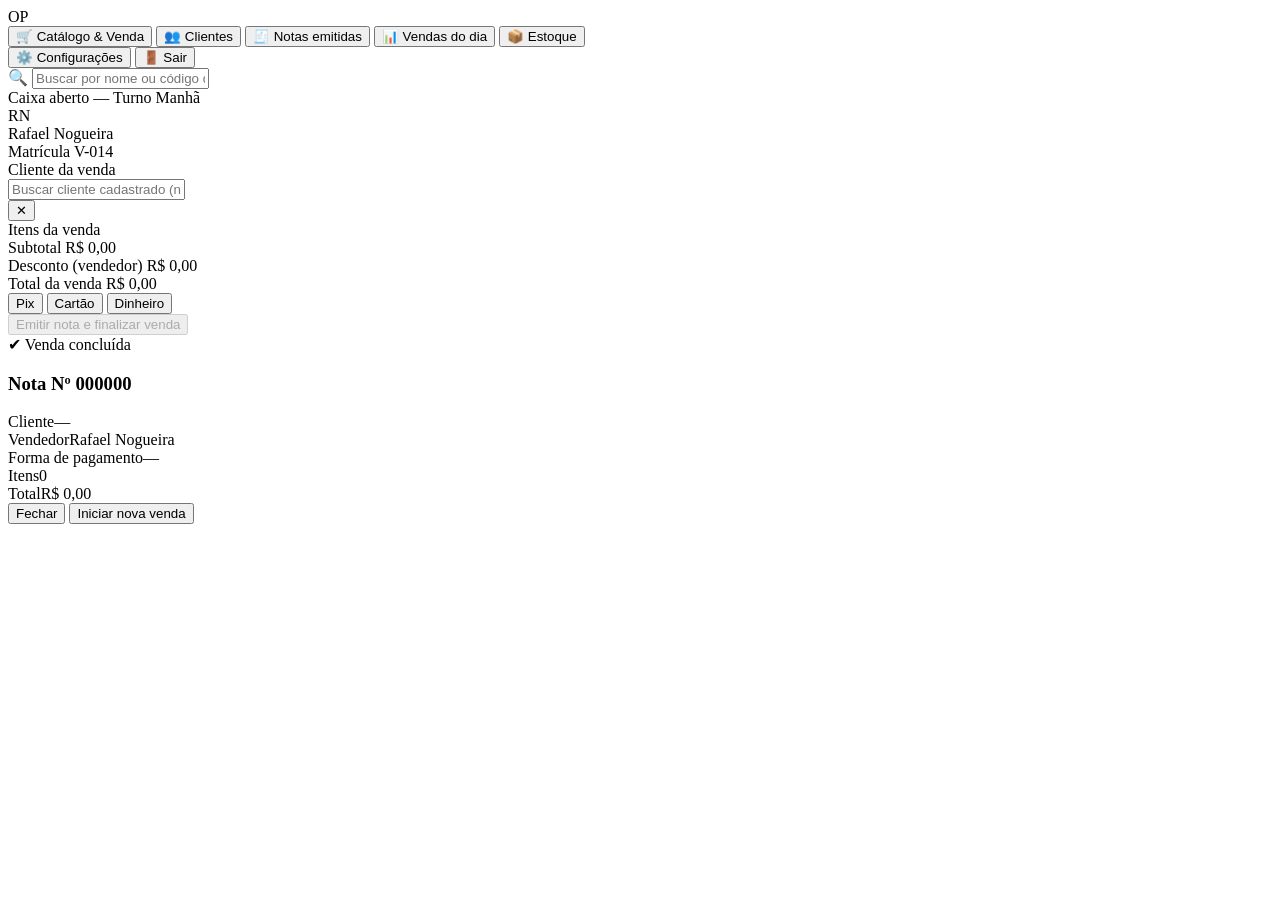
==== dashboard.html @ 233604a0 "Add files via upload" ====
<!DOCTYPE html>
<html lang="pt-BR">
<head>
<meta charset="UTF-8">
<meta name="viewport" content="width=device-width, initial-scale=1.0">
<title>Painel de Vendas — AutoPeças POS</title>
<link rel="stylesheet" href="css/style.css">
</head>
<body>

<div class="app">

  <!-- ===== NAVEGAÇÃO LATERAL ===== -->
  <nav class="nav-lateral">
    <div class="nav-logo">OP</div>

    <button class="nav-item ativo">
      🛒
      <span class="tooltip">Catálogo &amp; Venda</span>
    </button>
    <button class="nav-item">
      👥
      <span class="tooltip">Clientes</span>
    </button>
    <button class="nav-item">
      🧾
      <span class="tooltip">Notas emitidas</span>
    </button>
    <button class="nav-item">
      📊
      <span class="tooltip">Vendas do dia</span>
    </button>
    <button class="nav-item">
      📦
      <span class="tooltip">Estoque</span>
    </button>

    <div class="nav-lateral-rodape">
      <button class="nav-item">
        ⚙️
        <span class="tooltip">Configurações</span>
      </button>
      <button class="nav-item" id="btn-sair">
        🚪
        <span class="tooltip">Sair</span>
      </button>
    </div>
  </nav>

  <!-- ===== ÁREA PRINCIPAL: CATÁLOGO ===== -->
  <main class="principal">
    <header class="topo">
      <div class="busca-produto">
        <span class="icone">🔍</span>
        <input type="text" id="busca-input" placeholder="Buscar por nome ou código da peça... (ex: FR-1102)">
      </div>

      <div class="topo-direita">
        <div class="chip-turno"><span class="bolinha"></span> Caixa aberto — Turno Manhã</div>
        <div class="vendedor-tag">
          <div class="avatar-vendedor">RN</div>
          <div>
            <div class="nome">Rafael Nogueira</div>
            <div class="matricula">Matrícula V-014</div>
          </div>
        </div>
      </div>
    </header>

    <div class="categorias" id="lista-categorias"></div>

    <section class="grade-produtos" id="grade-produtos"></section>
  </main>

  <!-- ===== PAINEL DE VENDA (DIREITA) ===== -->
  <aside class="painel-venda">

    <div class="painel-secao-cliente">
      <div class="rotulo">Cliente da venda</div>
      <div class="seletor-cliente">
        <input type="text" id="busca-cliente" placeholder="Buscar cliente cadastrado (nome ou CPF/CNPJ)">
        <div class="lista-clientes-flutuante" id="lista-clientes"></div>
      </div>
      <div class="cliente-selecionado" id="cliente-selecionado">
        <div class="info">
          <div class="nome-cli" id="cliente-nome"></div>
          <div class="doc-cli" id="cliente-doc"></div>
        </div>
        <button class="remover-cliente" id="remover-cliente" title="Remover cliente">✕</button>
      </div>
    </div>

    <div class="painel-itens">
      <div class="rotulo">Itens da venda</div>
      <div id="lista-itens-venda"></div>
    </div>

    <div class="painel-totais">
      <div class="linha-total">
        <span>Subtotal</span>
        <span id="txt-subtotal">R$ 0,00</span>
      </div>
      <div class="linha-total desconto">
        <span>Desconto (vendedor)</span>
        <span id="txt-desconto">R$ 0,00</span>
      </div>

      <div class="odometro">
        <span class="rotulo-odo">Total da venda</span>
        <span class="valor-odo" id="txt-total">R$ 0,00</span>
      </div>

      <div class="formas-pagamento">
        <button class="forma-pag selecionada" data-forma="Pix">Pix</button>
        <button class="forma-pag" data-forma="Cartão">Cartão</button>
        <button class="forma-pag" data-forma="Dinheiro">Dinheiro</button>
      </div>

      <button class="btn btn-ambar btn-finalizar" id="btn-finalizar" disabled>
        Emitir nota e finalizar venda
      </button>
    </div>
  </aside>

</div>

<!-- ===== MODAL DE NOTA EMITIDA ===== -->
<div class="overlay-modal" id="overlay-nota">
  <div class="modal-nota">
    <div class="modal-nota-topo">
      <div class="status">✔ Venda concluída</div>
      <h3 id="modal-numero-nota">Nota Nº 000000</h3>
    </div>
    <div class="modal-nota-corpo">
      <div class="linha-nota"><span>Cliente</span><span id="modal-cliente">—</span></div>
      <div class="linha-nota"><span>Vendedor</span><span>Rafael Nogueira</span></div>
      <div class="linha-nota"><span>Forma de pagamento</span><span id="modal-pagamento">—</span></div>
      <div class="linha-nota"><span>Itens</span><span id="modal-itens">0</span></div>
      <div class="linha-nota total-nota"><span>Total</span><span id="modal-total">R$ 0,00</span></div>
    </div>
    <div class="modal-nota-acoes">
      <button class="btn btn-fantasma" id="btn-fechar-nota">Fechar</button>
      <button class="btn btn-aco" id="btn-nova-venda">Iniciar nova venda</button>
    </div>
  </div>
</div>

<div class="toast" id="toast"></div>

<script src="js/data.js"></script>
<script src="js/app.js"></script>
</body>
</html>
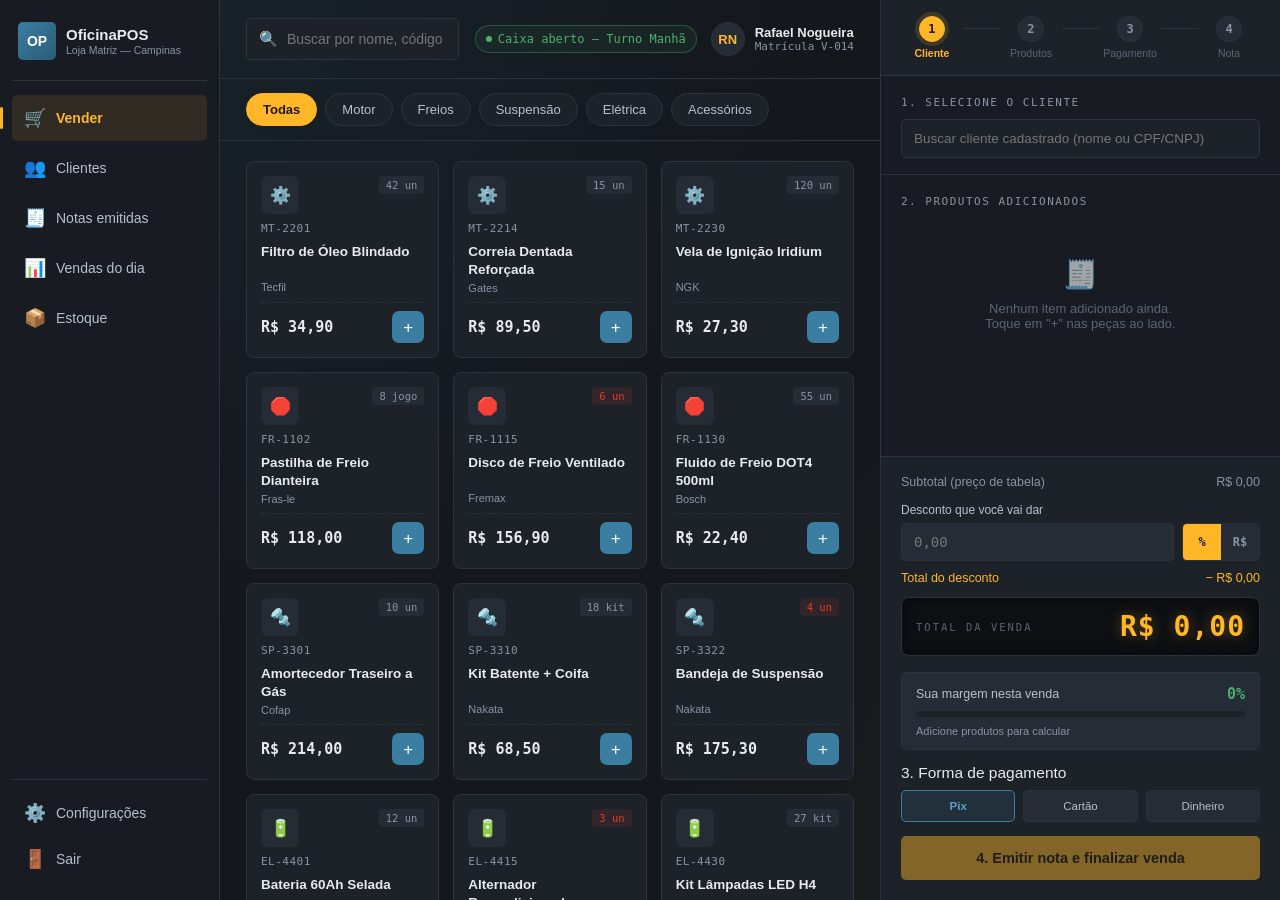
==== commit beaa395e: "Add files via upload" ====
--- a/dashboard.html
+++ b/dashboard.html
@@ -12,37 +12,43 @@
 
   <!-- ===== NAVEGAÇÃO LATERAL ===== -->
   <nav class="nav-lateral">
-    <div class="nav-logo">OP</div>
+    <div class="nav-topo-marca">
+      <div class="nav-logo">OP</div>
+      <div class="nav-marca-texto">
+        <div class="nome-sistema">OficinaPOS</div>
+        <div class="loja-atual">Loja Matriz — Campinas</div>
+      </div>
+    </div>
 
     <button class="nav-item ativo">
-      🛒
-      <span class="tooltip">Catálogo &amp; Venda</span>
-    </button>
-    <button class="nav-item">
-      👥
-      <span class="tooltip">Clientes</span>
-    </button>
-    <button class="nav-item">
-      🧾
-      <span class="tooltip">Notas emitidas</span>
-    </button>
-    <button class="nav-item">
-      📊
-      <span class="tooltip">Vendas do dia</span>
-    </button>
-    <button class="nav-item">
-      📦
-      <span class="tooltip">Estoque</span>
+      <span class="nav-icone">🛒</span>
+      <span class="nav-texto">Vender</span>
+    </button>
+    <button class="nav-item">
+      <span class="nav-icone">👥</span>
+      <span class="nav-texto">Clientes</span>
+    </button>
+    <button class="nav-item">
+      <span class="nav-icone">🧾</span>
+      <span class="nav-texto">Notas emitidas</span>
+    </button>
+    <button class="nav-item">
+      <span class="nav-icone">📊</span>
+      <span class="nav-texto">Vendas do dia</span>
+    </button>
+    <button class="nav-item">
+      <span class="nav-icone">📦</span>
+      <span class="nav-texto">Estoque</span>
     </button>
 
     <div class="nav-lateral-rodape">
       <button class="nav-item">
-        ⚙️
-        <span class="tooltip">Configurações</span>
+        <span class="nav-icone">⚙️</span>
+        <span class="nav-texto">Configurações</span>
       </button>
       <button class="nav-item" id="btn-sair">
-        🚪
-        <span class="tooltip">Sair</span>
+        <span class="nav-icone">🚪</span>
+        <span class="nav-texto">Sair</span>
       </button>
     </div>
   </nav>
@@ -52,7 +58,7 @@
     <header class="topo">
       <div class="busca-produto">
         <span class="icone">🔍</span>
-        <input type="text" id="busca-input" placeholder="Buscar por nome ou código da peça... (ex: FR-1102)">
+        <input type="text" id="busca-input" placeholder="Buscar por nome, código ou fabricante... (ex: FR-1102 ou Bosch)">
       </div>
 
       <div class="topo-direita">
@@ -75,8 +81,30 @@
   <!-- ===== PAINEL DE VENDA (DIREITA) ===== -->
   <aside class="painel-venda">
 
+    <div class="passo-a-passo" id="passo-a-passo">
+      <div class="passo" data-passo="1">
+        <div class="passo-bolha">1</div>
+        <div class="passo-label">Cliente</div>
+      </div>
+      <div class="passo-linha"></div>
+      <div class="passo" data-passo="2">
+        <div class="passo-bolha">2</div>
+        <div class="passo-label">Produtos</div>
+      </div>
+      <div class="passo-linha"></div>
+      <div class="passo" data-passo="3">
+        <div class="passo-bolha">3</div>
+        <div class="passo-label">Pagamento</div>
+      </div>
+      <div class="passo-linha"></div>
+      <div class="passo" data-passo="4">
+        <div class="passo-bolha">4</div>
+        <div class="passo-label">Nota</div>
+      </div>
+    </div>
+
     <div class="painel-secao-cliente">
-      <div class="rotulo">Cliente da venda</div>
+      <div class="rotulo">1. Selecione o cliente</div>
       <div class="seletor-cliente">
         <input type="text" id="busca-cliente" placeholder="Buscar cliente cadastrado (nome ou CPF/CNPJ)">
         <div class="lista-clientes-flutuante" id="lista-clientes"></div>
@@ -91,17 +119,29 @@
     </div>
 
     <div class="painel-itens">
-      <div class="rotulo">Itens da venda</div>
+      <div class="rotulo">2. Produtos adicionados</div>
       <div id="lista-itens-venda"></div>
     </div>
 
     <div class="painel-totais">
       <div class="linha-total">
-        <span>Subtotal</span>
+        <span>Subtotal (preço de tabela)</span>
         <span id="txt-subtotal">R$ 0,00</span>
       </div>
+
+      <div class="campo-desconto">
+        <label for="input-desconto">Desconto que você vai dar</label>
+        <div class="campo-desconto-linha">
+          <input type="number" id="input-desconto" min="0" step="0.01" placeholder="0,00">
+          <div class="toggle-tipo-desconto">
+            <button class="tipo-desconto ativo" data-tipo="percentual">%</button>
+            <button class="tipo-desconto" data-tipo="valor">R$</button>
+          </div>
+        </div>
+      </div>
+
       <div class="linha-total desconto">
-        <span>Desconto (vendedor)</span>
+        <span>Total do desconto</span>
         <span id="txt-desconto">R$ 0,00</span>
       </div>
 
@@ -110,6 +150,16 @@
         <span class="valor-odo" id="txt-total">R$ 0,00</span>
       </div>
 
+      <div class="margem-vendedor" id="margem-vendedor">
+        <div class="margem-topo">
+          <span>Sua margem nesta venda</span>
+          <span class="margem-percentual" id="margem-percentual">0%</span>
+        </div>
+        <div class="margem-barra"><div class="margem-barra-preenchida" id="margem-barra"></div></div>
+        <div class="margem-detalhe" id="margem-detalhe">Adicione produtos para calcular</div>
+      </div>
+
+      <div class="rotulo" style="margin: 14px 0 8px;">3. Forma de pagamento</div>
       <div class="formas-pagamento">
         <button class="forma-pag selecionada" data-forma="Pix">Pix</button>
         <button class="forma-pag" data-forma="Cartão">Cartão</button>
@@ -117,7 +167,7 @@
       </div>
 
       <button class="btn btn-ambar btn-finalizar" id="btn-finalizar" disabled>
-        Emitir nota e finalizar venda
+        4. Emitir nota e finalizar venda
       </button>
     </div>
   </aside>
@@ -136,6 +186,8 @@
       <div class="linha-nota"><span>Vendedor</span><span>Rafael Nogueira</span></div>
       <div class="linha-nota"><span>Forma de pagamento</span><span id="modal-pagamento">—</span></div>
       <div class="linha-nota"><span>Itens</span><span id="modal-itens">0</span></div>
+      <div class="linha-nota"><span>CFOP</span><span>5.102 — Venda dentro do estado</span></div>
+      <div class="linha-nota chave-acesso"><span>Chave de acesso (simulada)</span><span id="modal-chave">—</span></div>
       <div class="linha-nota total-nota"><span>Total</span><span id="modal-total">R$ 0,00</span></div>
     </div>
     <div class="modal-nota-acoes">
--- a/css/style.css
+++ b/css/style.css
@@ -0,0 +1,1076 @@
+/* ============================================================
+   AUTOPEÇAS POS — tema "painel de oficina"
+   Paleta:
+     --grafite-950 #14171C  fundo base
+     --grafite-800 #1D2229  painéis
+     --grafite-700 #262C35  cartões / hover
+     --aco-500     #3B7EA1  azul-aço (identidade / links / foco)
+     --ambar-500   #FFB627  âmbar de sinalização (ações principais)
+     --freio-500   #E23D28  vermelho de freio (alerta / remover)
+     --ok-500      #4CAF6D  verde de status "ok"
+     --texto-100   #E8EAED  texto principal
+     --texto-500   #8A93A3  texto secundário
+   Tipografia:
+     Display  -> "Rajdhani" (condensada, técnica — títulos e números grandes)
+     Corpo    -> "Inter"
+     Dados    -> "JetBrains Mono" (códigos, valores, "conta-giros")
+   ============================================================ */
+
+@import url('https://fonts.googleapis.com/css2?family=Rajdhani:wght@500;600;700&family=Inter:wght@400;500;600&family=JetBrains+Mono:wght@500;700&display=swap');
+
+:root {
+  --grafite-950: #14171c;
+  --grafite-900: #181c22;
+  --grafite-800: #1d2229;
+  --grafite-700: #262c35;
+  --grafite-600: #333b47;
+  --linha: #2c333d;
+
+  --aco-500: #3b7ea1;
+  --aco-400: #5aa0c4;
+  --ambar-500: #ffb627;
+  --ambar-600: #e6a11c;
+  --freio-500: #e23d28;
+  --freio-600: #c4331f;
+  --ok-500: #4caf6d;
+
+  --texto-100: #e8eaed;
+  --texto-300: #b7bfc9;
+  --texto-500: #8a93a3;
+  --texto-700: #5b6472;
+
+  --radius: 8px;
+  --radius-sm: 5px;
+  --shadow-panel: 0 8px 24px rgba(0, 0, 0, 0.35);
+  --font-display: "Rajdhani", sans-serif;
+  --font-body: "Inter", sans-serif;
+  --font-mono: "JetBrains Mono", monospace;
+}
+
+* { box-sizing: border-box; }
+
+html, body {
+  margin: 0;
+  padding: 0;
+  background: var(--grafite-950);
+  color: var(--texto-100);
+  font-family: var(--font-body);
+  font-size: 15.5px; /* base um pouco maior para melhor leitura para qualquer idade */
+  height: 100%;
+}
+
+body {
+  background-image:
+    radial-gradient(circle at 15% 0%, rgba(59, 126, 161, 0.10), transparent 45%),
+    radial-gradient(circle at 100% 100%, rgba(255, 182, 39, 0.06), transparent 40%);
+}
+
+a { color: inherit; text-decoration: none; }
+button { font-family: inherit; cursor: pointer; }
+::selection { background: var(--ambar-500); color: var(--grafite-950); }
+
+/* leve textura de "chapa" nos painéis, sutil */
+.textura-chapa {
+  background-image: repeating-linear-gradient(
+    135deg,
+    rgba(255, 255, 255, 0.015) 0px,
+    rgba(255, 255, 255, 0.015) 1px,
+    transparent 1px,
+    transparent 6px
+  );
+}
+
+/* Foco visível para acessibilidade */
+:focus-visible {
+  outline: 2px solid var(--ambar-500);
+  outline-offset: 2px;
+}
+
+/* ---------------- LOGIN ---------------- */
+
+.tela-login {
+  min-height: 100vh;
+  display: grid;
+  grid-template-columns: 1.1fr 1fr;
+}
+
+@media (max-width: 860px) {
+  .tela-login { grid-template-columns: 1fr; }
+  .login-arte { display: none; }
+}
+
+.login-arte {
+  background: linear-gradient(160deg, #191d23 0%, #14171c 60%);
+  border-right: 1px solid var(--linha);
+  display: flex;
+  flex-direction: column;
+  justify-content: space-between;
+  padding: 48px;
+  position: relative;
+  overflow: hidden;
+}
+
+.login-arte::before {
+  content: "";
+  position: absolute;
+  right: -120px;
+  top: -120px;
+  width: 420px;
+  height: 420px;
+  border-radius: 50%;
+  border: 1px solid rgba(255, 182, 39, 0.12);
+}
+.login-arte::after {
+  content: "";
+  position: absolute;
+  right: -60px;
+  top: -60px;
+  width: 300px;
+  height: 300px;
+  border-radius: 50%;
+  border: 1px solid rgba(59, 126, 161, 0.18);
+}
+
+.marca {
+  display: flex;
+  align-items: center;
+  gap: 10px;
+  font-family: var(--font-display);
+  font-weight: 700;
+  font-size: 22px;
+  letter-spacing: 0.5px;
+  z-index: 1;
+}
+.marca .ponto { color: var(--ambar-500); }
+
+.login-tacometro {
+  z-index: 1;
+}
+.login-tacometro .rotulo {
+  font-family: var(--font-mono);
+  font-size: 12px;
+  letter-spacing: 2px;
+  color: var(--texto-500);
+  text-transform: uppercase;
+  margin-bottom: 10px;
+}
+.login-tacometro h1 {
+  font-family: var(--font-display);
+  font-size: 44px;
+  line-height: 1.05;
+  font-weight: 700;
+  max-width: 460px;
+  margin: 0;
+  color: var(--texto-100);
+}
+.login-tacometro h1 span { color: var(--aco-400); }
+
+.login-rodape {
+  z-index: 1;
+  font-family: var(--font-mono);
+  font-size: 12px;
+  color: var(--texto-700);
+}
+
+.login-form-wrap {
+  display: flex;
+  align-items: center;
+  justify-content: center;
+  padding: 32px;
+}
+
+.login-card {
+  width: 100%;
+  max-width: 380px;
+}
+
+.login-card .eyebrow {
+  font-family: var(--font-mono);
+  font-size: 12px;
+  color: var(--ambar-500);
+  letter-spacing: 2px;
+  text-transform: uppercase;
+  margin-bottom: 6px;
+}
+
+.login-card h2 {
+  font-family: var(--font-display);
+  font-size: 28px;
+  margin: 0 0 28px 0;
+  font-weight: 600;
+}
+
+.campo {
+  margin-bottom: 18px;
+}
+.campo label {
+  display: block;
+  font-size: 13px;
+  color: var(--texto-500);
+  margin-bottom: 6px;
+}
+.campo input, .campo select {
+  width: 100%;
+  background: var(--grafite-800);
+  border: 1px solid var(--linha);
+  border-radius: var(--radius-sm);
+  padding: 12px 14px;
+  color: var(--texto-100);
+  font-size: 14px;
+  font-family: var(--font-body);
+  transition: border-color 0.15s ease;
+}
+.campo input:focus, .campo select:focus {
+  border-color: var(--aco-500);
+}
+
+.btn {
+  border: none;
+  border-radius: var(--radius-sm);
+  padding: 12px 18px;
+  font-weight: 600;
+  font-size: 14px;
+  display: inline-flex;
+  align-items: center;
+  justify-content: center;
+  gap: 8px;
+  transition: transform 0.08s ease, filter 0.15s ease;
+}
+.btn:active { transform: translateY(1px); }
+
+.btn-ambar {
+  background: var(--ambar-500);
+  color: #23180a;
+}
+.btn-ambar:hover { filter: brightness(1.08); }
+
+.btn-aco {
+  background: var(--aco-500);
+  color: #fff;
+}
+.btn-aco:hover { filter: brightness(1.1); }
+
+.btn-fantasma {
+  background: transparent;
+  border: 1px solid var(--linha);
+  color: var(--texto-300);
+}
+.btn-fantasma:hover { border-color: var(--aco-500); color: var(--texto-100); }
+
+.btn-bloco { width: 100%; }
+
+.login-hint {
+  margin-top: 18px;
+  font-size: 12px;
+  color: var(--texto-700);
+  text-align: center;
+}
+
+/* ---------------- LAYOUT DO PDV ---------------- */
+
+.app {
+  display: grid;
+  grid-template-columns: 220px 1fr 400px;
+  height: 100vh;
+  overflow: hidden;
+}
+
+@media (max-width: 1200px) {
+  .app { grid-template-columns: 220px 1fr; }
+  .painel-venda { display: none; }
+}
+@media (max-width: 760px) {
+  .app { grid-template-columns: 1fr; }
+  .nav-lateral { display: none; }
+}
+
+/* Sidebar de navegação — ícone + texto, pensada para ser reconhecível
+   por qualquer pessoa sem precisar "aprender" o sistema */
+.nav-lateral {
+  background: var(--grafite-900);
+  border-right: 1px solid var(--linha);
+  display: flex;
+  flex-direction: column;
+  padding: 18px 12px;
+  gap: 4px;
+}
+
+.nav-topo-marca {
+  display: flex;
+  align-items: center;
+  gap: 10px;
+  padding: 4px 6px 20px;
+  margin-bottom: 10px;
+  border-bottom: 1px solid var(--linha);
+}
+.nav-marca-texto .nome-sistema {
+  font-family: var(--font-display);
+  font-weight: 700;
+  font-size: 15px;
+  color: var(--texto-100);
+  line-height: 1.2;
+}
+.nav-marca-texto .loja-atual {
+  font-size: 10.5px;
+  color: var(--texto-500);
+}
+
+.nav-logo {
+  width: 38px;
+  height: 38px;
+  flex-shrink: 0;
+  border-radius: var(--radius-sm);
+  background: linear-gradient(135deg, var(--aco-500), #2a5c78);
+  display: flex;
+  align-items: center;
+  justify-content: center;
+  font-family: var(--font-display);
+  font-weight: 700;
+  color: #fff;
+  font-size: 14px;
+}
+
+.nav-item {
+  width: 100%;
+  padding: 12px 12px;
+  border-radius: var(--radius-sm);
+  display: flex;
+  align-items: center;
+  gap: 12px;
+  color: var(--texto-300);
+  background: transparent;
+  border: none;
+  font-size: 14px;
+  font-weight: 500;
+  position: relative;
+  text-align: left;
+}
+.nav-item .nav-icone { font-size: 18px; width: 20px; text-align: center; }
+.nav-item:hover { background: var(--grafite-800); color: var(--texto-100); }
+.nav-item.ativo {
+  background: rgba(255, 182, 39, 0.1);
+  color: var(--ambar-500);
+  font-weight: 600;
+}
+.nav-item.ativo::before {
+  content: "";
+  position: absolute;
+  left: -12px;
+  width: 3px;
+  height: 22px;
+  background: var(--ambar-500);
+  border-radius: 2px;
+}
+.nav-lateral-rodape {
+  margin-top: auto;
+  padding-top: 10px;
+  border-top: 1px solid var(--linha);
+}
+
+/* Área principal (catálogo) */
+.principal {
+  display: flex;
+  flex-direction: column;
+  overflow: hidden;
+}
+
+.topo {
+  padding: 18px 26px;
+  border-bottom: 1px solid var(--linha);
+  display: flex;
+  align-items: center;
+  justify-content: space-between;
+  gap: 16px;
+}
+
+.busca-produto {
+  flex: 1;
+  max-width: 520px;
+  position: relative;
+}
+.busca-produto input {
+  width: 100%;
+  background: var(--grafite-800);
+  border: 1px solid var(--linha);
+  border-radius: var(--radius-sm);
+  padding: 12px 14px 12px 40px;
+  color: var(--texto-100);
+  font-size: 14px;
+}
+.busca-produto input:focus { border-color: var(--aco-500); }
+.busca-produto .icone {
+  position: absolute;
+  left: 13px;
+  top: 50%;
+  transform: translateY(-50%);
+  color: var(--texto-500);
+  font-size: 15px;
+}
+
+.topo-direita {
+  display: flex;
+  align-items: center;
+  gap: 14px;
+}
+.chip-turno {
+  font-family: var(--font-mono);
+  font-size: 12px;
+  color: var(--ok-500);
+  border: 1px solid rgba(76, 175, 109, 0.35);
+  background: rgba(76, 175, 109, 0.08);
+  padding: 6px 10px;
+  border-radius: 20px;
+  display: flex;
+  align-items: center;
+  gap: 6px;
+}
+.chip-turno .bolinha {
+  width: 6px; height: 6px; border-radius: 50%;
+  background: var(--ok-500);
+}
+.vendedor-tag {
+  display: flex;
+  align-items: center;
+  gap: 10px;
+}
+.avatar-vendedor {
+  width: 34px; height: 34px; border-radius: 50%;
+  background: var(--grafite-700);
+  display: flex; align-items: center; justify-content: center;
+  font-family: var(--font-display);
+  font-weight: 700;
+  color: var(--ambar-500);
+  border: 1px solid var(--linha);
+  font-size: 13px;
+}
+.vendedor-tag .nome { font-size: 13px; font-weight: 600; }
+.vendedor-tag .matricula { font-size: 11px; color: var(--texto-500); font-family: var(--font-mono); }
+
+.categorias {
+  display: flex;
+  gap: 8px;
+  padding: 14px 26px;
+  overflow-x: auto;
+  border-bottom: 1px solid var(--linha);
+}
+.chip-categoria {
+  border: 1px solid var(--linha);
+  background: var(--grafite-800);
+  color: var(--texto-300);
+  padding: 8px 16px;
+  border-radius: 20px;
+  font-size: 13px;
+  white-space: nowrap;
+  font-weight: 500;
+}
+.chip-categoria:hover { border-color: var(--aco-500); }
+.chip-categoria.ativa {
+  background: var(--ambar-500);
+  color: #23180a;
+  border-color: var(--ambar-500);
+  font-weight: 600;
+}
+
+.grade-produtos {
+  flex: 1;
+  overflow-y: auto;
+  padding: 20px 26px 40px;
+  display: grid;
+  grid-template-columns: repeat(auto-fill, minmax(190px, 1fr));
+  gap: 14px;
+  align-content: start;
+}
+
+.cartao-produto {
+  background: var(--grafite-800);
+  border: 1px solid var(--linha);
+  border-radius: var(--radius);
+  padding: 14px;
+  display: flex;
+  flex-direction: column;
+  gap: 8px;
+  transition: border-color 0.15s ease, transform 0.08s ease;
+}
+.cartao-produto:hover {
+  border-color: var(--aco-500);
+  transform: translateY(-2px);
+}
+
+.cartao-topo {
+  display: flex;
+  justify-content: space-between;
+  align-items: flex-start;
+}
+.icone-peca {
+  width: 38px; height: 38px;
+  border-radius: 7px;
+  background: var(--grafite-700);
+  display: flex; align-items: center; justify-content: center;
+  font-size: 17px;
+  color: var(--aco-400);
+}
+.estoque-tag {
+  font-family: var(--font-mono);
+  font-size: 10.5px;
+  padding: 3px 7px;
+  border-radius: 4px;
+  color: var(--texto-500);
+  background: var(--grafite-700);
+}
+.estoque-tag.baixo { color: var(--freio-500); background: rgba(226, 61, 40, 0.1); }
+
+.cartao-produto .codigo {
+  font-family: var(--font-mono);
+  font-size: 11px;
+  color: var(--texto-500);
+  letter-spacing: 0.5px;
+}
+.cartao-produto .nome-produto {
+  font-size: 13.5px;
+  font-weight: 600;
+  line-height: 1.3;
+  color: var(--texto-100);
+  min-height: 34px;
+}
+
+.cartao-rodape {
+  display: flex;
+  align-items: center;
+  justify-content: space-between;
+  margin-top: auto;
+  padding-top: 8px;
+  border-top: 1px dashed var(--linha);
+}
+.preco-produto {
+  font-family: var(--font-mono);
+  font-weight: 700;
+  font-size: 15px;
+  color: var(--texto-100);
+}
+.preco-produto small { color: var(--texto-500); font-weight: 500; font-size: 11px; }
+
+.btn-add {
+  width: 32px; height: 32px;
+  border-radius: 7px;
+  background: var(--aco-500);
+  color: #fff;
+  border: none;
+  font-size: 17px;
+  display: flex; align-items: center; justify-content: center;
+  line-height: 1;
+}
+.btn-add:hover { background: var(--aco-400); }
+
+/* ---------------- PAINEL DE VENDA (direita) ---------------- */
+
+.painel-venda {
+  background: var(--grafite-900);
+  border-left: 1px solid var(--linha);
+  display: flex;
+  flex-direction: column;
+  overflow: hidden;
+}
+
+.painel-secao-cliente {
+  padding: 20px 20px 16px;
+  border-bottom: 1px solid var(--linha);
+}
+.painel-secao-cliente .rotulo {
+  font-size: 11px;
+  letter-spacing: 1.5px;
+  text-transform: uppercase;
+  color: var(--texto-500);
+  font-family: var(--font-mono);
+  margin-bottom: 10px;
+}
+
+.seletor-cliente {
+  position: relative;
+}
+.seletor-cliente input {
+  width: 100%;
+  background: var(--grafite-800);
+  border: 1px solid var(--linha);
+  border-radius: var(--radius-sm);
+  padding: 11px 12px;
+  color: var(--texto-100);
+  font-size: 13.5px;
+}
+.seletor-cliente input:focus { border-color: var(--aco-500); }
+
+.lista-clientes-flutuante {
+  position: absolute;
+  top: calc(100% + 6px);
+  left: 0;
+  right: 0;
+  background: var(--grafite-700);
+  border: 1px solid var(--linha);
+  border-radius: var(--radius-sm);
+  box-shadow: var(--shadow-panel);
+  max-height: 220px;
+  overflow-y: auto;
+  z-index: 30;
+  display: none;
+}
+.lista-clientes-flutuante.aberta { display: block; }
+.item-cliente {
+  padding: 10px 12px;
+  border-bottom: 1px solid var(--linha);
+  font-size: 13px;
+}
+.item-cliente:last-child { border-bottom: none; }
+.item-cliente:hover { background: var(--grafite-600); }
+.item-cliente .nome-cli { font-weight: 600; }
+.item-cliente .doc-cli { font-family: var(--font-mono); font-size: 11px; color: var(--texto-500); margin-top: 2px; }
+
+.cliente-selecionado {
+  margin-top: 10px;
+  background: var(--grafite-800);
+  border: 1px solid rgba(59, 126, 161, 0.4);
+  border-radius: var(--radius-sm);
+  padding: 10px 12px;
+  display: none;
+  align-items: center;
+  justify-content: space-between;
+  gap: 8px;
+}
+.cliente-selecionado.visivel { display: flex; }
+.cliente-selecionado .info .nome-cli { font-size: 13px; font-weight: 600; }
+.cliente-selecionado .info .doc-cli { font-family: var(--font-mono); font-size: 11px; color: var(--texto-500); }
+.cliente-selecionado .remover-cliente {
+  background: transparent;
+  border: none;
+  color: var(--texto-500);
+  font-size: 16px;
+}
+.cliente-selecionado .remover-cliente:hover { color: var(--freio-500); }
+
+.painel-itens {
+  flex: 1;
+  overflow-y: auto;
+  padding: 12px 20px;
+}
+.painel-itens .rotulo {
+  font-size: 11px;
+  letter-spacing: 1.5px;
+  text-transform: uppercase;
+  color: var(--texto-500);
+  font-family: var(--font-mono);
+  margin: 8px 0 10px;
+}
+
+.item-venda {
+  display: flex;
+  align-items: center;
+  gap: 10px;
+  padding: 10px 0;
+  border-bottom: 1px solid var(--linha);
+}
+.item-venda .info-item { flex: 1; min-width: 0; }
+.item-venda .nome-item {
+  font-size: 13px;
+  font-weight: 600;
+  white-space: nowrap;
+  overflow: hidden;
+  text-overflow: ellipsis;
+}
+.item-venda .codigo-item {
+  font-family: var(--font-mono);
+  font-size: 10.5px;
+  color: var(--texto-500);
+}
+.item-venda .preco-unit {
+  font-family: var(--font-mono);
+  font-size: 11px;
+  color: var(--texto-500);
+  margin-top: 2px;
+}
+
+.stepper {
+  display: flex;
+  align-items: center;
+  gap: 6px;
+  background: var(--grafite-800);
+  border: 1px solid var(--linha);
+  border-radius: 6px;
+  padding: 3px;
+}
+.stepper button {
+  width: 22px; height: 22px;
+  border: none;
+  background: transparent;
+  color: var(--texto-300);
+  font-size: 14px;
+  border-radius: 4px;
+}
+.stepper button:hover { background: var(--grafite-600); color: #fff; }
+.stepper .qtd {
+  font-family: var(--font-mono);
+  font-size: 12.5px;
+  min-width: 20px;
+  text-align: center;
+}
+
+.item-venda .subtotal-item {
+  font-family: var(--font-mono);
+  font-weight: 700;
+  font-size: 13px;
+  min-width: 62px;
+  text-align: right;
+}
+
+.item-venda .remover-item {
+  background: transparent;
+  border: none;
+  color: var(--texto-700);
+  font-size: 15px;
+}
+.item-venda .remover-item:hover { color: var(--freio-500); }
+
+.carrinho-vazio {
+  text-align: center;
+  padding: 40px 10px;
+  color: var(--texto-700);
+  font-size: 13px;
+}
+.carrinho-vazio .icone-vazio { font-size: 28px; margin-bottom: 10px; opacity: 0.6; }
+
+/* Painel de totais — "conta-giros digital" (elemento assinatura) */
+.painel-totais {
+  border-top: 1px solid var(--linha);
+  padding: 18px 20px 20px;
+  background: var(--grafite-800);
+}
+
+.linha-total {
+  display: flex;
+  justify-content: space-between;
+  font-size: 12.5px;
+  color: var(--texto-500);
+  margin-bottom: 6px;
+}
+.linha-total.desconto { color: var(--ambar-500); }
+
+.odometro {
+  margin: 12px 0 16px;
+  background: #0d0f13;
+  border: 1px solid var(--linha);
+  border-radius: 8px;
+  padding: 12px 14px;
+  display: flex;
+  justify-content: space-between;
+  align-items: baseline;
+  box-shadow: inset 0 0 12px rgba(0,0,0,0.5);
+}
+.odometro .rotulo-odo {
+  font-family: var(--font-mono);
+  font-size: 10.5px;
+  letter-spacing: 2px;
+  color: var(--texto-700);
+  text-transform: uppercase;
+  align-self: center;
+}
+.odometro .valor-odo {
+  font-family: var(--font-mono);
+  font-size: 28px;
+  font-weight: 700;
+  color: var(--ambar-500);
+  letter-spacing: 1px;
+  text-shadow: 0 0 14px rgba(255, 182, 39, 0.35);
+}
+
+.formas-pagamento {
+  display: grid;
+  grid-template-columns: repeat(3, 1fr);
+  gap: 8px;
+  margin-bottom: 14px;
+}
+.forma-pag {
+  background: var(--grafite-700);
+  border: 1px solid var(--linha);
+  border-radius: var(--radius-sm);
+  padding: 9px 4px;
+  font-size: 11.5px;
+  color: var(--texto-300);
+  text-align: center;
+  font-weight: 500;
+}
+.forma-pag:hover { border-color: var(--aco-500); }
+.forma-pag.selecionada {
+  background: rgba(59, 126, 161, 0.15);
+  border-color: var(--aco-500);
+  color: var(--aco-400);
+  font-weight: 600;
+}
+
+.btn-finalizar {
+  width: 100%;
+  padding: 14px;
+  font-size: 14.5px;
+}
+.btn-finalizar:disabled {
+  opacity: 0.45;
+  cursor: not-allowed;
+}
+
+/* ---------------- MODAL DE NOTA ---------------- */
+
+.overlay-modal {
+  position: fixed;
+  inset: 0;
+  background: rgba(10, 12, 15, 0.72);
+  display: none;
+  align-items: center;
+  justify-content: center;
+  z-index: 100;
+  padding: 20px;
+}
+.overlay-modal.aberta { display: flex; }
+
+.modal-nota {
+  background: var(--grafite-800);
+  border: 1px solid var(--linha);
+  border-radius: 10px;
+  width: 100%;
+  max-width: 420px;
+  box-shadow: var(--shadow-panel);
+  overflow: hidden;
+}
+
+.modal-nota-topo {
+  background: linear-gradient(135deg, var(--ok-500), #3a8a55);
+  padding: 22px 24px;
+  color: #0e2216;
+}
+.modal-nota-topo .status {
+  font-family: var(--font-mono);
+  font-size: 11px;
+  letter-spacing: 1.5px;
+  text-transform: uppercase;
+  opacity: 0.85;
+}
+.modal-nota-topo h3 {
+  font-family: var(--font-display);
+  font-size: 22px;
+  margin: 4px 0 0;
+}
+
+.modal-nota-corpo { padding: 22px 24px; }
+.linha-nota {
+  display: flex;
+  justify-content: space-between;
+  font-size: 13px;
+  padding: 8px 0;
+  border-bottom: 1px dashed var(--linha);
+  color: var(--texto-300);
+}
+.linha-nota span:last-child { font-family: var(--font-mono); color: var(--texto-100); }
+.linha-nota.total-nota {
+  font-weight: 700;
+  font-size: 15px;
+  border-bottom: none;
+  padding-top: 12px;
+}
+.linha-nota.total-nota span:last-child { color: var(--ambar-500); font-size: 18px; }
+
+.modal-nota-acoes {
+  display: flex;
+  gap: 10px;
+  padding: 0 24px 24px;
+}
+.modal-nota-acoes .btn { flex: 1; }
+
+/* Toast simples */
+.toast {
+  position: fixed;
+  bottom: 24px;
+  left: 50%;
+  transform: translateX(-50%) translateY(20px);
+  background: var(--grafite-700);
+  border: 1px solid var(--linha);
+  border-left: 3px solid var(--ok-500);
+  padding: 12px 18px;
+  border-radius: 6px;
+  font-size: 13px;
+  opacity: 0;
+  pointer-events: none;
+  transition: all 0.25s ease;
+  z-index: 200;
+}
+.toast.visivel {
+  opacity: 1;
+  transform: translateX(-50%) translateY(0);
+}
+
+/* ---------------- PASSO A PASSO (guia visual do fluxo) ---------------- */
+
+.passo-a-passo {
+  display: flex;
+  align-items: center;
+  justify-content: space-between;
+  padding: 16px 20px;
+  border-bottom: 1px solid var(--linha);
+  background: var(--grafite-800);
+}
+.passo {
+  display: flex;
+  flex-direction: column;
+  align-items: center;
+  gap: 5px;
+  flex: 1;
+}
+.passo-bolha {
+  width: 26px;
+  height: 26px;
+  border-radius: 50%;
+  background: var(--grafite-700);
+  border: 1px solid var(--linha);
+  color: var(--texto-500);
+  display: flex;
+  align-items: center;
+  justify-content: center;
+  font-family: var(--font-mono);
+  font-size: 12px;
+  font-weight: 700;
+  transition: all 0.15s ease;
+}
+.passo-label {
+  font-size: 10.5px;
+  color: var(--texto-700);
+  font-weight: 500;
+  text-align: center;
+}
+.passo-linha {
+  height: 1px;
+  background: var(--linha);
+  flex: 0.6;
+  margin-top: -18px;
+}
+.passo.concluido .passo-bolha {
+  background: var(--ok-500);
+  border-color: var(--ok-500);
+  color: #0e2216;
+}
+.passo.concluido .passo-label { color: var(--ok-500); }
+.passo.atual .passo-bolha {
+  background: var(--ambar-500);
+  border-color: var(--ambar-500);
+  color: #23180a;
+  box-shadow: 0 0 0 4px rgba(255, 182, 39, 0.15);
+}
+.passo.atual .passo-label { color: var(--ambar-500); font-weight: 700; }
+
+/* ---------------- fabricante no card de produto ---------------- */
+
+.fabricante-produto {
+  font-size: 11px;
+  color: var(--texto-500);
+  margin-top: -4px;
+}
+
+/* ---------------- CAMPO DE DESCONTO MANUAL ---------------- */
+
+.campo-desconto {
+  margin: 14px 0 10px;
+}
+.campo-desconto label {
+  display: block;
+  font-size: 12px;
+  color: var(--texto-300);
+  margin-bottom: 6px;
+  font-weight: 500;
+}
+.campo-desconto-linha {
+  display: flex;
+  gap: 8px;
+}
+.campo-desconto-linha input {
+  flex: 1;
+  background: var(--grafite-700);
+  border: 1px solid var(--linha);
+  border-radius: var(--radius-sm);
+  padding: 10px 12px;
+  color: var(--texto-100);
+  font-family: var(--font-mono);
+  font-size: 14px;
+}
+.campo-desconto-linha input:focus { border-color: var(--ambar-500); }
+
+.toggle-tipo-desconto {
+  display: flex;
+  border: 1px solid var(--linha);
+  border-radius: var(--radius-sm);
+  overflow: hidden;
+}
+.tipo-desconto {
+  width: 38px;
+  border: none;
+  background: var(--grafite-700);
+  color: var(--texto-500);
+  font-family: var(--font-mono);
+  font-weight: 700;
+  font-size: 12px;
+}
+.tipo-desconto.ativo {
+  background: var(--ambar-500);
+  color: #23180a;
+}
+
+/* ---------------- MARGEM DO VENDEDOR ---------------- */
+
+.margem-vendedor {
+  background: var(--grafite-700);
+  border: 1px solid var(--linha);
+  border-radius: var(--radius-sm);
+  padding: 12px 14px;
+  margin-bottom: 4px;
+}
+.margem-topo {
+  display: flex;
+  justify-content: space-between;
+  align-items: center;
+  font-size: 12.5px;
+  color: var(--texto-300);
+  margin-bottom: 8px;
+}
+.margem-percentual {
+  font-family: var(--font-mono);
+  font-weight: 700;
+  font-size: 15px;
+  color: var(--ok-500);
+}
+.margem-percentual.atencao { color: var(--ambar-500); }
+.margem-percentual.baixa { color: var(--freio-500); }
+
+.margem-barra {
+  height: 6px;
+  background: var(--grafite-800);
+  border-radius: 4px;
+  overflow: hidden;
+  margin-bottom: 8px;
+}
+.margem-barra-preenchida {
+  height: 100%;
+  background: var(--ok-500);
+  border-radius: 4px;
+  width: 0%;
+  transition: width 0.2s ease, background 0.2s ease;
+}
+.margem-barra-preenchida.atencao { background: var(--ambar-500); }
+.margem-barra-preenchida.baixa { background: var(--freio-500); }
+
+.margem-detalhe {
+  font-size: 11px;
+  color: var(--texto-500);
+}
+
+.linha-nota.chave-acesso span:last-child {
+  font-size: 10.5px;
+  letter-spacing: 0.3px;
+}
+
+/* Scrollbar discreta */
+::-webkit-scrollbar { width: 8px; height: 8px; }
+::-webkit-scrollbar-track { background: transparent; }
+::-webkit-scrollbar-thumb { background: var(--grafite-600); border-radius: 10px; }
+::-webkit-scrollbar-thumb:hover { background: var(--texto-700); }
